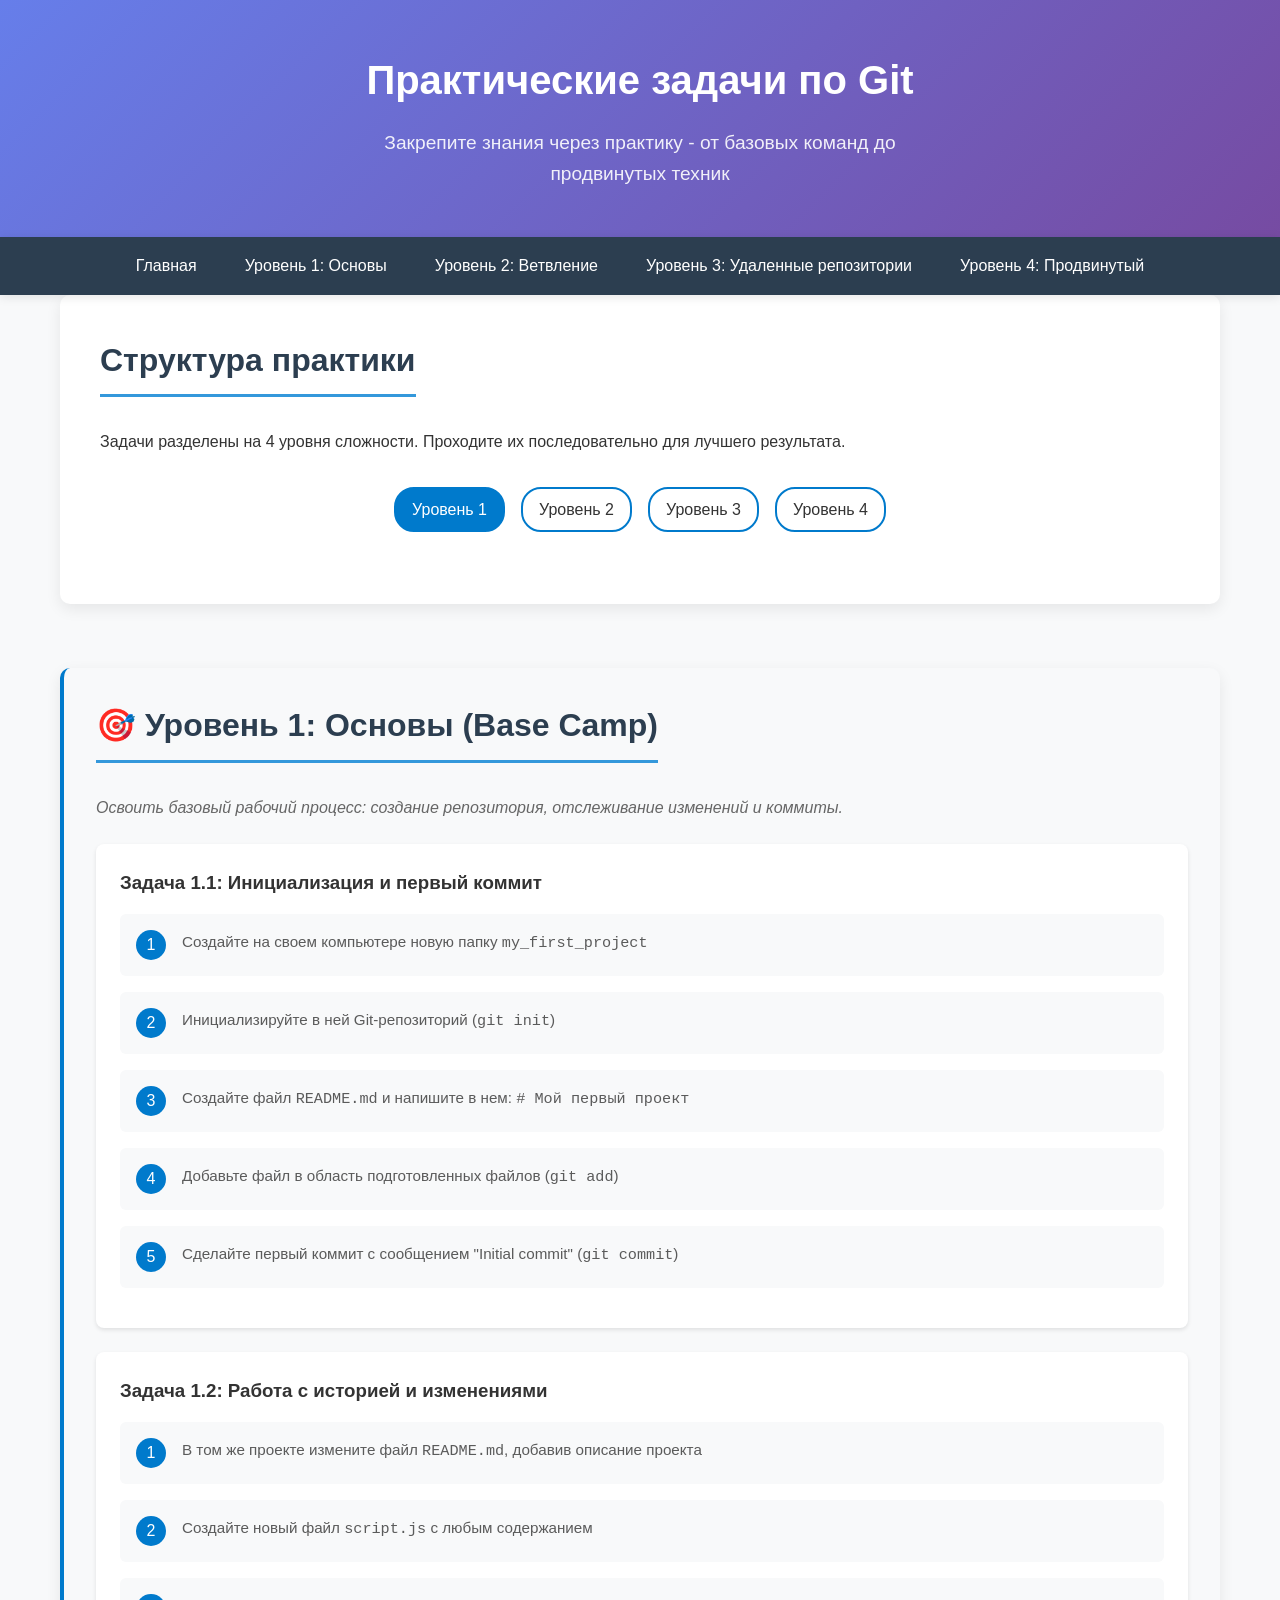
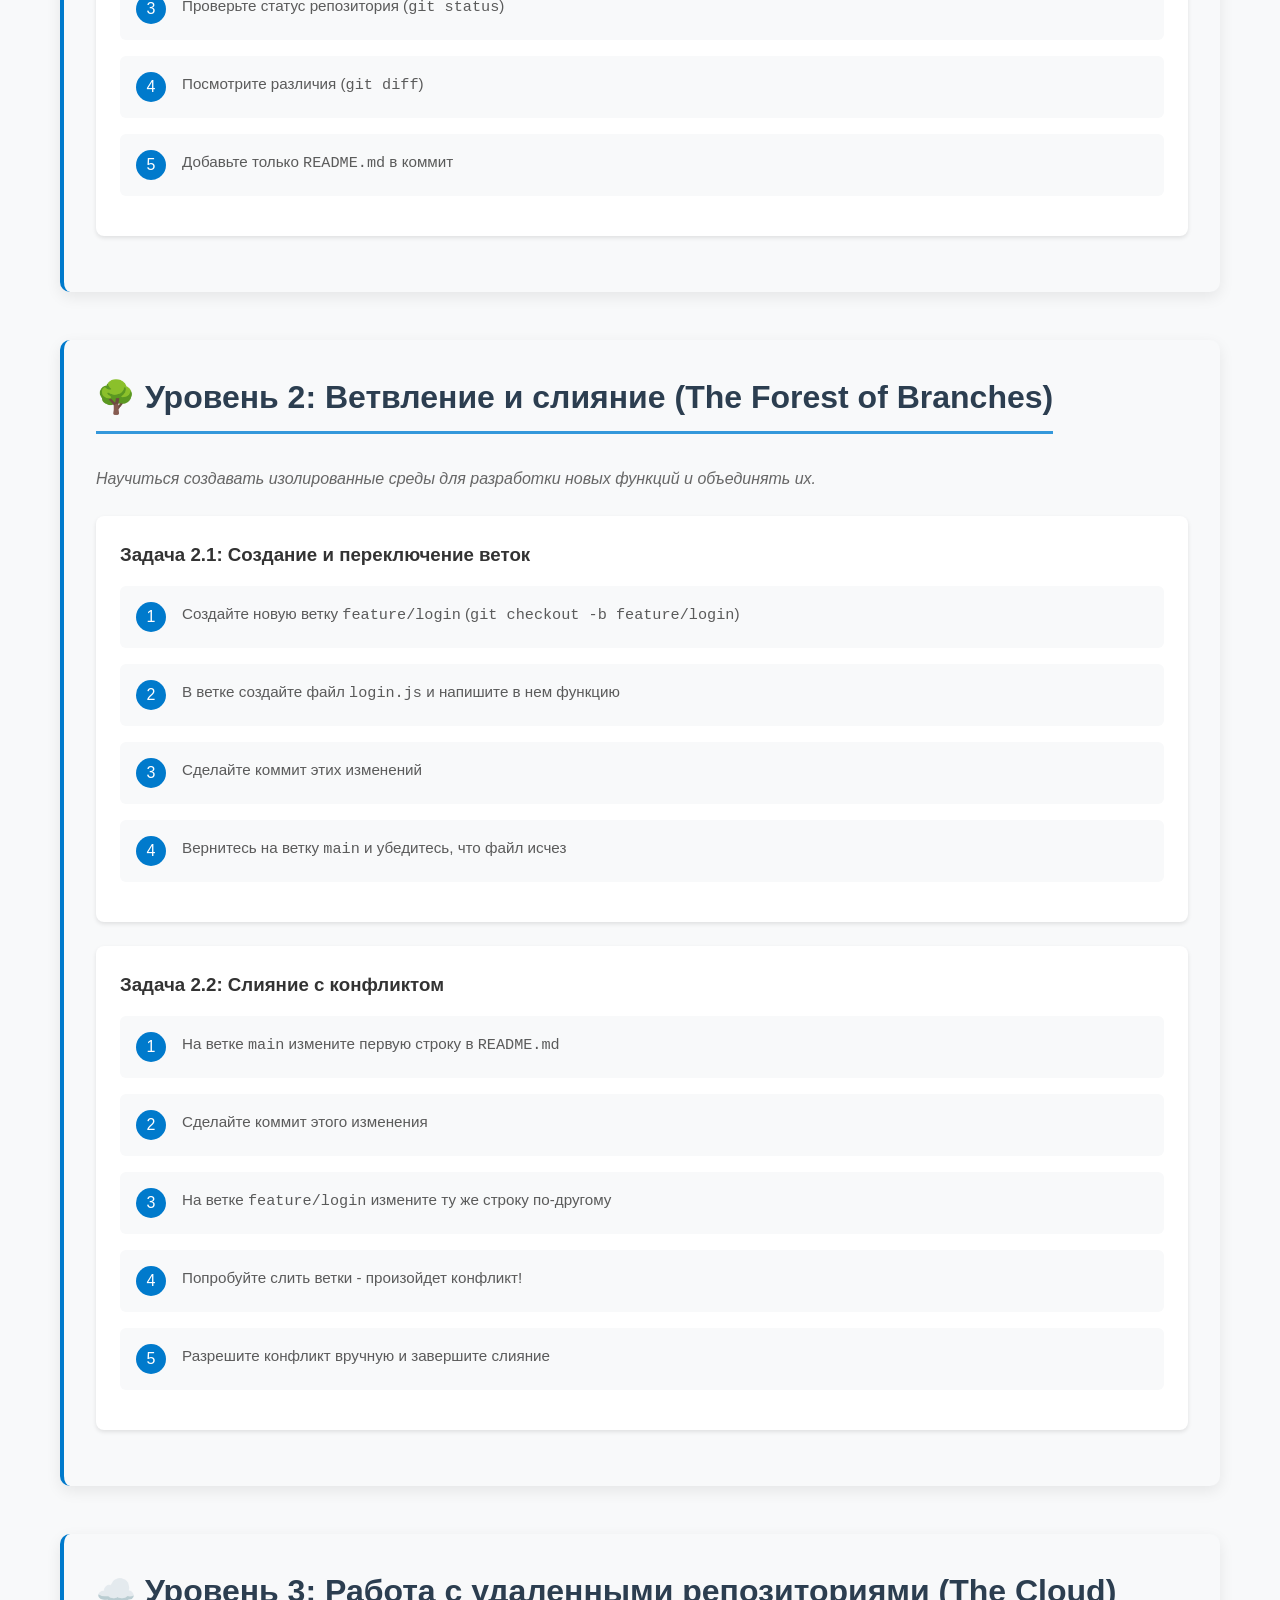
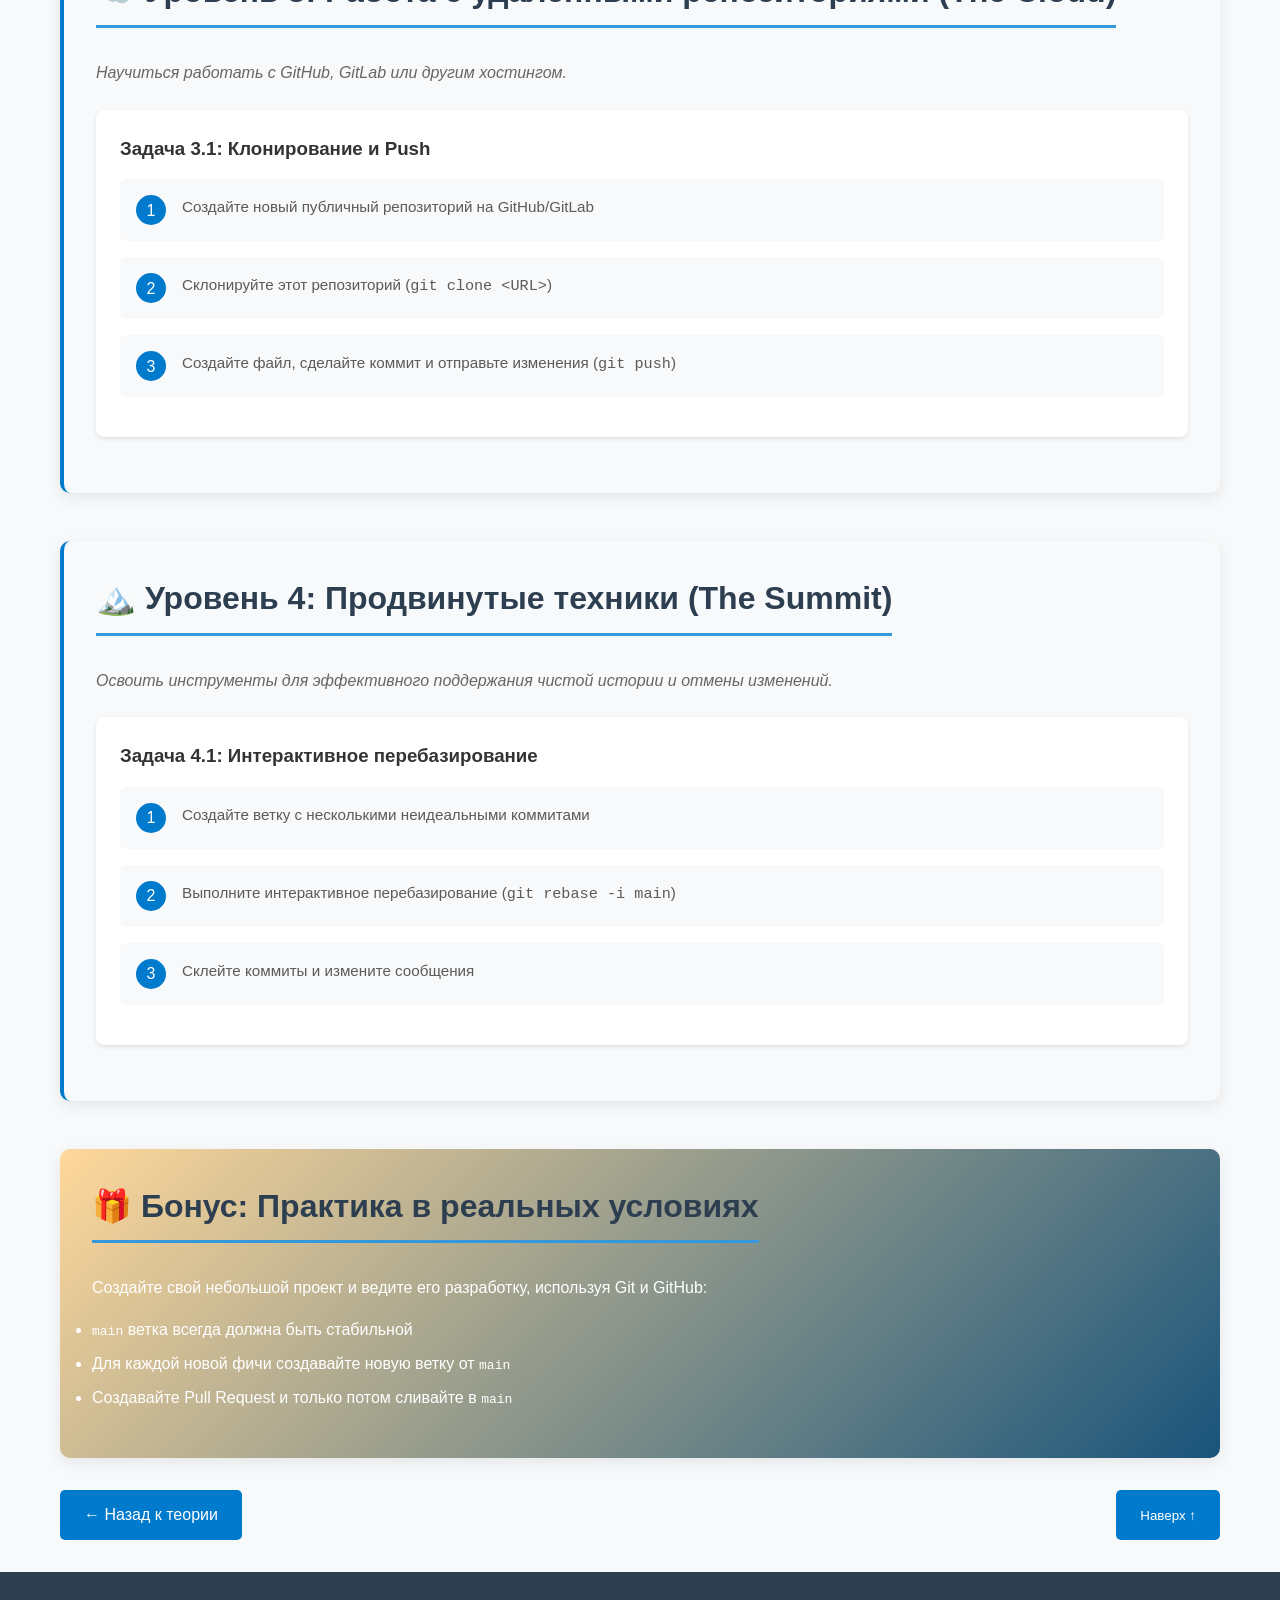
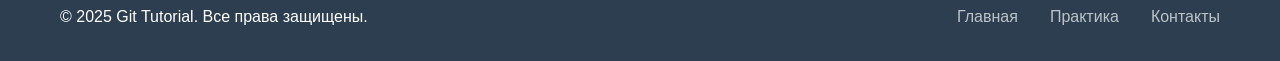
==== practice.html @ 3bdf97ce "Добавлена страница с практическими заданиями" ====
<!DOCTYPE html>
<html lang="ru">

<head>
    <meta charset="UTF-8">
    <meta name="viewport" content="width=device-width, initial-scale=1.0">
    <title>Практические задачи по Git</title>
    <link rel="stylesheet" href="style.css">
</head>

<body>
    <header>
        <div class="container">
            <h1>Практические задачи по Git</h1>
            <p class="subtitle">Закрепите знания через практику - от базовых команд до продвинутых техник</p>
        </div>
    </header>

    <nav>
        <div class="container">
            <ul>
                <li><a href="index.html">Главная</a></li>
                <li><a href="#level1">Уровень 1: Основы</a></li>
                <li><a href="#level2">Уровень 2: Ветвление</a></li>
                <li><a href="#level3">Уровень 3: Удаленные репозитории</a></li>
                <li><a href="#level4">Уровень 4: Продвинутый</a></li>
            </ul>
        </div>
    </nav>

    <main class="container">
        <section class="intro">
            <h2>Структура практики</h2>
            <p>Задачи разделены на 4 уровня сложности. Проходите их последовательно для лучшего результата.</p>
            <div class="level-indicators">
                <div class="level-indicator active">Уровень 1</div>
                <div class="level-indicator">Уровень 2</div>
                <div class="level-indicator">Уровень 3</div>
                <div class="level-indicator">Уровень 4</div>
            </div>
        </section>

        <section id="level1" class="level-section">
            <h2>🎯 Уровень 1: Основы (Base Camp)</h2>
            <p class="level-description">Освоить базовый рабочий процесс: создание репозитория, отслеживание изменений и
                коммиты.</p>

            <div class="task">
                <h3>Задача 1.1: Инициализация и первый коммит</h3>
                <div class="task-steps">
                    <div class="step">
                        <span class="step-num">1</span>
                        <p>Создайте на своем компьютере новую папку <code>my_first_project</code></p>
                    </div>
                    <div class="step">
                        <span class="step-num">2</span>
                        <p>Инициализируйте в ней Git-репозиторий (<code>git init</code>)</p>
                    </div>
                    <div class="step">
                        <span class="step-num">3</span>
                        <p>Создайте файл <code>README.md</code> и напишите в нем: <code># Мой первый проект</code></p>
                    </div>
                    <div class="step">
                        <span class="step-num">4</span>
                        <p>Добавьте файл в область подготовленных файлов (<code>git add</code>)</p>
                    </div>
                    <div class="step">
                        <span class="step-num">5</span>
                        <p>Сделайте первый коммит с сообщением "Initial commit" (<code>git commit</code>)</p>
                    </div>
                </div>
            </div>

            <div class="task">
                <h3>Задача 1.2: Работа с историей и изменениями</h3>
                <div class="task-steps">
                    <div class="step">
                        <span class="step-num">1</span>
                        <p>В том же проекте измените файл <code>README.md</code>, добавив описание проекта</p>
                    </div>
                    <div class="step">
                        <span class="step-num">2</span>
                        <p>Создайте новый файл <code>script.js</code> с любым содержанием</p>
                    </div>
                    <div class="step">
                        <span class="step-num">3</span>
                        <p>Проверьте статус репозитория (<code>git status</code>)</p>
                    </div>
                    <div class="step">
                        <span class="step-num">4</span>
                        <p>Посмотрите различия (<code>git diff</code>)</p>
                    </div>
                    <div class="step">
                        <span class="step-num">5</span>
                        <p>Добавьте только <code>README.md</code> в коммит</p>
                    </div>
                </div>
            </div>
        </section>

        <section id="level2" class="level-section">
            <h2>🌳 Уровень 2: Ветвление и слияние (The Forest of Branches)</h2>
            <p class="level-description">Научиться создавать изолированные среды для разработки новых функций и
                объединять их.</p>

            <div class="task">
                <h3>Задача 2.1: Создание и переключение веток</h3>
                <div class="task-steps">
                    <div class="step">
                        <span class="step-num">1</span>
                        <p>Создайте новую ветку <code>feature/login</code> (<code>git checkout -b feature/login</code>)
                        </p>
                    </div>
                    <div class="step">
                        <span class="step-num">2</span>
                        <p>В ветке создайте файл <code>login.js</code> и напишите в нем функцию</p>
                    </div>
                    <div class="step">
                        <span class="step-num">3</span>
                        <p>Сделайте коммит этих изменений</p>
                    </div>
                    <div class="step">
                        <span class="step-num">4</span>
                        <p>Вернитесь на ветку <code>main</code> и убедитесь, что файл исчез</p>
                    </div>
                </div>
            </div>

            <div class="task">
                <h3>Задача 2.2: Слияние с конфликтом</h3>
                <div class="task-steps">
                    <div class="step">
                        <span class="step-num">1</span>
                        <p>На ветке <code>main</code> измените первую строку в <code>README.md</code></p>
                    </div>
                    <div class="step">
                        <span class="step-num">2</span>
                        <p>Сделайте коммит этого изменения</p>
                    </div>
                    <div class="step">
                        <span class="step-num">3</span>
                        <p>На ветке <code>feature/login</code> измените ту же строку по-другому</p>
                    </div>
                    <div class="step">
                        <span class="step-num">4</span>
                        <p>Попробуйте слить ветки - произойдет конфликт!</p>
                    </div>
                    <div class="step">
                        <span class="step-num">5</span>
                        <p>Разрешите конфликт вручную и завершите слияние</p>
                    </div>
                </div>
            </div>
        </section>

        <section id="level3" class="level-section">
            <h2>☁️ Уровень 3: Работа с удаленными репозиториями (The Cloud)</h2>
            <p class="level-description">Научиться работать с GitHub, GitLab или другим хостингом.</p>

            <div class="task">
                <h3>Задача 3.1: Клонирование и Push</h3>
                <div class="task-steps">
                    <div class="step">
                        <span class="step-num">1</span>
                        <p>Создайте новый публичный репозиторий на GitHub/GitLab</p>
                    </div>
                    <div class="step">
                        <span class="step-num">2</span>
                        <p>Склонируйте этот репозиторий (<code>git clone &lt;URL&gt;</code>)</p>
                    </div>
                    <div class="step">
                        <span class="step-num">3</span>
                        <p>Создайте файл, сделайте коммит и отправьте изменения (<code>git push</code>)</p>
                    </div>
                </div>
            </div>
        </section>

        <section id="level4" class="level-section">
            <h2>🏔️ Уровень 4: Продвинутые техники (The Summit)</h2>
            <p class="level-description">Освоить инструменты для эффективного поддержания чистой истории и отмены
                изменений.</p>

            <div class="task">
                <h3>Задача 4.1: Интерактивное перебазирование</h3>
                <div class="task-steps">
                    <div class="step">
                        <span class="step-num">1</span>
                        <p>Создайте ветку с несколькими неидеальными коммитами</p>
                    </div>
                    <div class="step">
                        <span class="step-num">2</span>
                        <p>Выполните интерактивное перебазирование (<code>git rebase -i main</code>)</p>
                    </div>
                    <div class="step">
                        <span class="step-num">3</span>
                        <p>Склейте коммиты и измените сообщения</p>
                    </div>
                </div>
            </div>
        </section>

        <section class="bonus-section">
            <h2>🎁 Бонус: Практика в реальных условиях</h2>
            <div class="bonus-task">
                <p>Создайте свой небольшой проект и ведите его разработку, используя Git и GitHub:</p>
                <ul>
                    <li><code>main</code> ветка всегда должна быть стабильной</li>
                    <li>Для каждой новой фичи создавайте новую ветку от <code>main</code></li>
                    <li>Создавайте Pull Request и только потом сливайте в <code>main</code></li>
                </ul>
            </div>
        </section>

        <div class="navigation-buttons">
            <a href="index.html" class="nav-button">← Назад к теории</a>
            <button class="nav-button" onclick="scrollToTop()">Наверх ↑</button>
        </div>
    </main>

    <footer>
        <div class="container">
            <p>&copy; 2025 Git Tutorial. Все права защищены.</p>
            <div class="footer-links">
                <a href="index.html">Главная</a>
                <a href="practice.html">Практика</a>
                <a href="#">Контакты</a>
            </div>
        </div>
    </footer>

    <script>
        function scrollToTop() {
            window.scrollTo({ top: 0, behavior: 'smooth' });
        }
    </script>
</body>

</html>
---- style.css ----
/* Reset и базовые стили */
* {
    margin: 0;
    padding: 0;
    box-sizing: border-box;
}

body {
    font-family: 'Segoe UI', Tahoma, Geneva, Verdana, sans-serif;
    line-height: 1.6;
    color: #333;
    background-color: #f8f9fa;
}

.container {
    max-width: 1200px;
    margin: 0 auto;
    padding: 0 20px;
}

/* Header */
header {
    background: linear-gradient(135deg, #667eea 0%, #764ba2 100%);
    color: white;
    padding: 3rem 0;
    text-align: center;
}

header h1 {
    font-size: 2.5rem;
    margin-bottom: 1rem;
    font-weight: 700;
}

.subtitle {
    font-size: 1.2rem;
    opacity: 0.9;
    max-width: 600px;
    margin: 0 auto;
}

/* Navigation */
nav {
    background: #2c3e50;
    position: sticky;
    top: 0;
    z-index: 100;
    box-shadow: 0 2px 10px rgba(0, 0, 0, 0.1);
}

nav ul {
    display: flex;
    list-style: none;
    justify-content: center;
    flex-wrap: wrap;
}

nav li {
    margin: 0;
}

nav a {
    color: white;
    text-decoration: none;
    padding: 1rem 1.5rem;
    display: block;
    transition: all 0.3s ease;
    font-weight: 500;
}

nav a:hover {
    background: #34495e;
    color: #3498db;
}

/* Main content */
main {
    padding: 3rem 0;
}

section {
    margin-bottom: 4rem;
    background: white;
    border-radius: 10px;
    padding: 2.5rem;
    box-shadow: 0 5px 15px rgba(0, 0, 0, 0.08);
}

section h2 {
    color: #2c3e50;
    font-size: 2rem;
    margin-bottom: 2rem;
    border-bottom: 3px solid #3498db;
    padding-bottom: 0.5rem;
    display: inline-block;
}

/* Command blocks */
.command-block {
    display: grid;
    grid-template-columns: repeat(auto-fit, minmax(300px, 1fr));
    gap: 1.5rem;
    margin-top: 1.5rem;
}

.command {
    background: #f8f9fa;
    border: 1px solid #e9ecef;
    border-radius: 8px;
    padding: 1.5rem;
    transition: all 0.3s ease;
}

.command:hover {
    transform: translateY(-2px);
    box-shadow: 0 5px 15px rgba(0, 0, 0, 0.1);
    border-color: #3498db;
}

.command pre {
    background: #2c3e50;
    color: #ecf0f1;
    padding: 1rem;
    border-radius: 6px;
    overflow-x: auto;
    margin-bottom: 1rem;
}

.command code {
    font-family: 'Courier New', Courier, monospace;
    font-size: 0.9rem;
}

.command p {
    color: #666;
    font-size: 0.95rem;
    line-height: 1.5;
}

/* Workflow steps */
.workflow-steps {
    display: grid;
    grid-template-columns: repeat(auto-fit, minmax(250px, 1fr));
    gap: 2rem;
    margin-bottom: 3rem;
}

.step {
    text-align: center;
    padding: 2rem 1rem;
    background: linear-gradient(135deg, #667eea 0%, #764ba2 100%);
    color: white;
    border-radius: 10px;
    position: relative;
}

.step-number {
    width: 50px;
    height: 50px;
    background: white;
    color: #667eea;
    border-radius: 50%;
    display: flex;
    align-items: center;
    justify-content: center;
    font-size: 1.5rem;
    font-weight: bold;
    margin: 0 auto 1rem;
}

.step h3 {
    font-size: 1.3rem;
    margin-bottom: 1rem;
}

.step p {
    opacity: 0.9;
    font-size: 0.95rem;
}

/* Resources */
.resources-grid {
    display: grid;
    grid-template-columns: repeat(auto-fit, minmax(300px, 1fr));
    gap: 2rem;
}

.resource-card {
    background: #f8f9fa;
    border: 1px solid #e9ecef;
    border-radius: 10px;
    padding: 2rem;
    transition: all 0.3s ease;
}

.resource-card:hover {
    transform: translateY(-3px);
    box-shadow: 0 10px 25px rgba(0, 0, 0, 0.1);
}

.resource-card h3 {
    color: #2c3e50;
    margin-bottom: 1rem;
    font-size: 1.3rem;
}

.resource-card p {
    color: #666;
    margin-bottom: 1.5rem;
    line-height: 1.5;
}

.resource-link {
    display: inline-block;
    background: #3498db;
    color: white;
    text-decoration: none;
    padding: 0.7rem 1.5rem;
    border-radius: 5px;
    font-weight: 500;
    transition: all 0.3s ease;
}

.resource-link:hover {
    background: #2980b9;
    transform: translateX(5px);
}

/* Footer */
footer {
    background: #2c3e50;
    color: white;
    padding: 2rem 0;
    text-align: center;
}

footer .container {
    display: flex;
    justify-content: space-between;
    align-items: center;
    flex-wrap: wrap;
}

.footer-links {
    display: flex;
    gap: 2rem;
}

.footer-links a {
    color: #bdc3c7;
    text-decoration: none;
    transition: color 0.3s ease;
}

.footer-links a:hover {
    color: #3498db;
}

/* Стили для страницы практики */
.level-section {
    margin-bottom: 3rem;
    padding: 2rem;
    background: #f8f9fa;
    border-radius: 10px;
    border-left: 4px solid #007acc;
}

.level-description {
    font-style: italic;
    color: #666;
    margin-bottom: 1.5rem;
}

.task {
    background: white;
    padding: 1.5rem;
    margin: 1.5rem 0;
    border-radius: 8px;
    box-shadow: 0 2px 4px rgba(0, 0, 0, 0.1);
}

.task-steps {
    margin-top: 1rem;
}

.step {
    display: flex;
    align-items: flex-start;
    margin: 1rem 0;
    padding: 1rem;
    background: #f8f9fa;
    border-radius: 6px;
}

.step-num {
    background: #007acc;
    color: white;
    width: 30px;
    height: 30px;
    border-radius: 50%;
    display: flex;
    align-items: center;
    justify-content: center;
    margin-right: 1rem;
    flex-shrink: 0;
}

.step p {
    color: #4a4a4a;
}

.level-indicators {
    display: flex;
    justify-content: center;
    gap: 1rem;
    margin: 2rem 0;
}

.level-indicator {
    padding: 0.5rem 1rem;
    border: 2px solid #007acc;
    border-radius: 20px;
    cursor: pointer;
    transition: all 0.3s ease;
}

.level-indicator.active {
    background: #007acc;
    color: white;
}

.cta-section {
    text-align: center;
    padding: 3rem;
    background: linear-gradient(135deg, #667eea 0%, #764ba2 100%);
    color: white;
    border-radius: 10px;
    margin: 3rem 0;
}

.cta-button {
    display: inline-block;
    padding: 1rem 2rem;
    background: white;
    color: #667eea;
    text-decoration: none;
    border-radius: 5px;
    font-weight: bold;
    margin-top: 1rem;
    transition: transform 0.3s ease;
}

.cta-button:hover {
    transform: translateY(-2px);
}

.navigation-buttons {
    display: flex;
    justify-content: space-between;
    margin: 2rem 0;
}

.nav-button {
    padding: 0.75rem 1.5rem;
    background: #007acc;
    color: white;
    text-decoration: none;
    border-radius: 5px;
    border: none;
    cursor: pointer;
    transition: background 0.3s ease;
}

.nav-button:hover {
    background: #005a9e;
}

.bonus-section {
    background: linear-gradient(135deg, #ffd89b 0%, #19547b 100%);
    color: white;
    padding: 2rem;
    border-radius: 10px;
    margin: 2rem 0;
}

.bonus-task ul {
    text-align: left;
    margin: 1rem 0;
}

.bonus-task li {
    margin: 0.5rem 0;
}

/* Адаптивность */
@media (max-width: 768px) {
    header h1 {
        font-size: 2rem;
    }

    nav ul {
        flex-direction: column;
    }

    nav a {
        padding: 0.8rem 1rem;
        text-align: center;
    }

    section {
        padding: 1.5rem;
    }

    .command-block {
        grid-template-columns: 1fr;
    }

    .workflow-steps {
        grid-template-columns: 1fr;
    }

    footer .container {
        flex-direction: column;
        gap: 1rem;
    }

    .footer-links {
        flex-direction: column;
        gap: 0.5rem;
    }
}

@media (max-width: 480px) {
    header {
        padding: 2rem 0;
    }

    header h1 {
        font-size: 1.8rem;
    }

    .subtitle {
        font-size: 1rem;
    }

    section {
        padding: 1rem;
    }

    section h2 {
        font-size: 1.5rem;
    }
}

/* Плавная прокрутка */
html {
    scroll-behavior: smooth;
}

/* Выделение активного раздела */
section:target {
    animation: highlight 1.5s ease;
}

@keyframes highlight {
    0% {
        background-color: rgba(52, 152, 219, 0.1);
    }

    100% {
        background-color: white;
    }
}
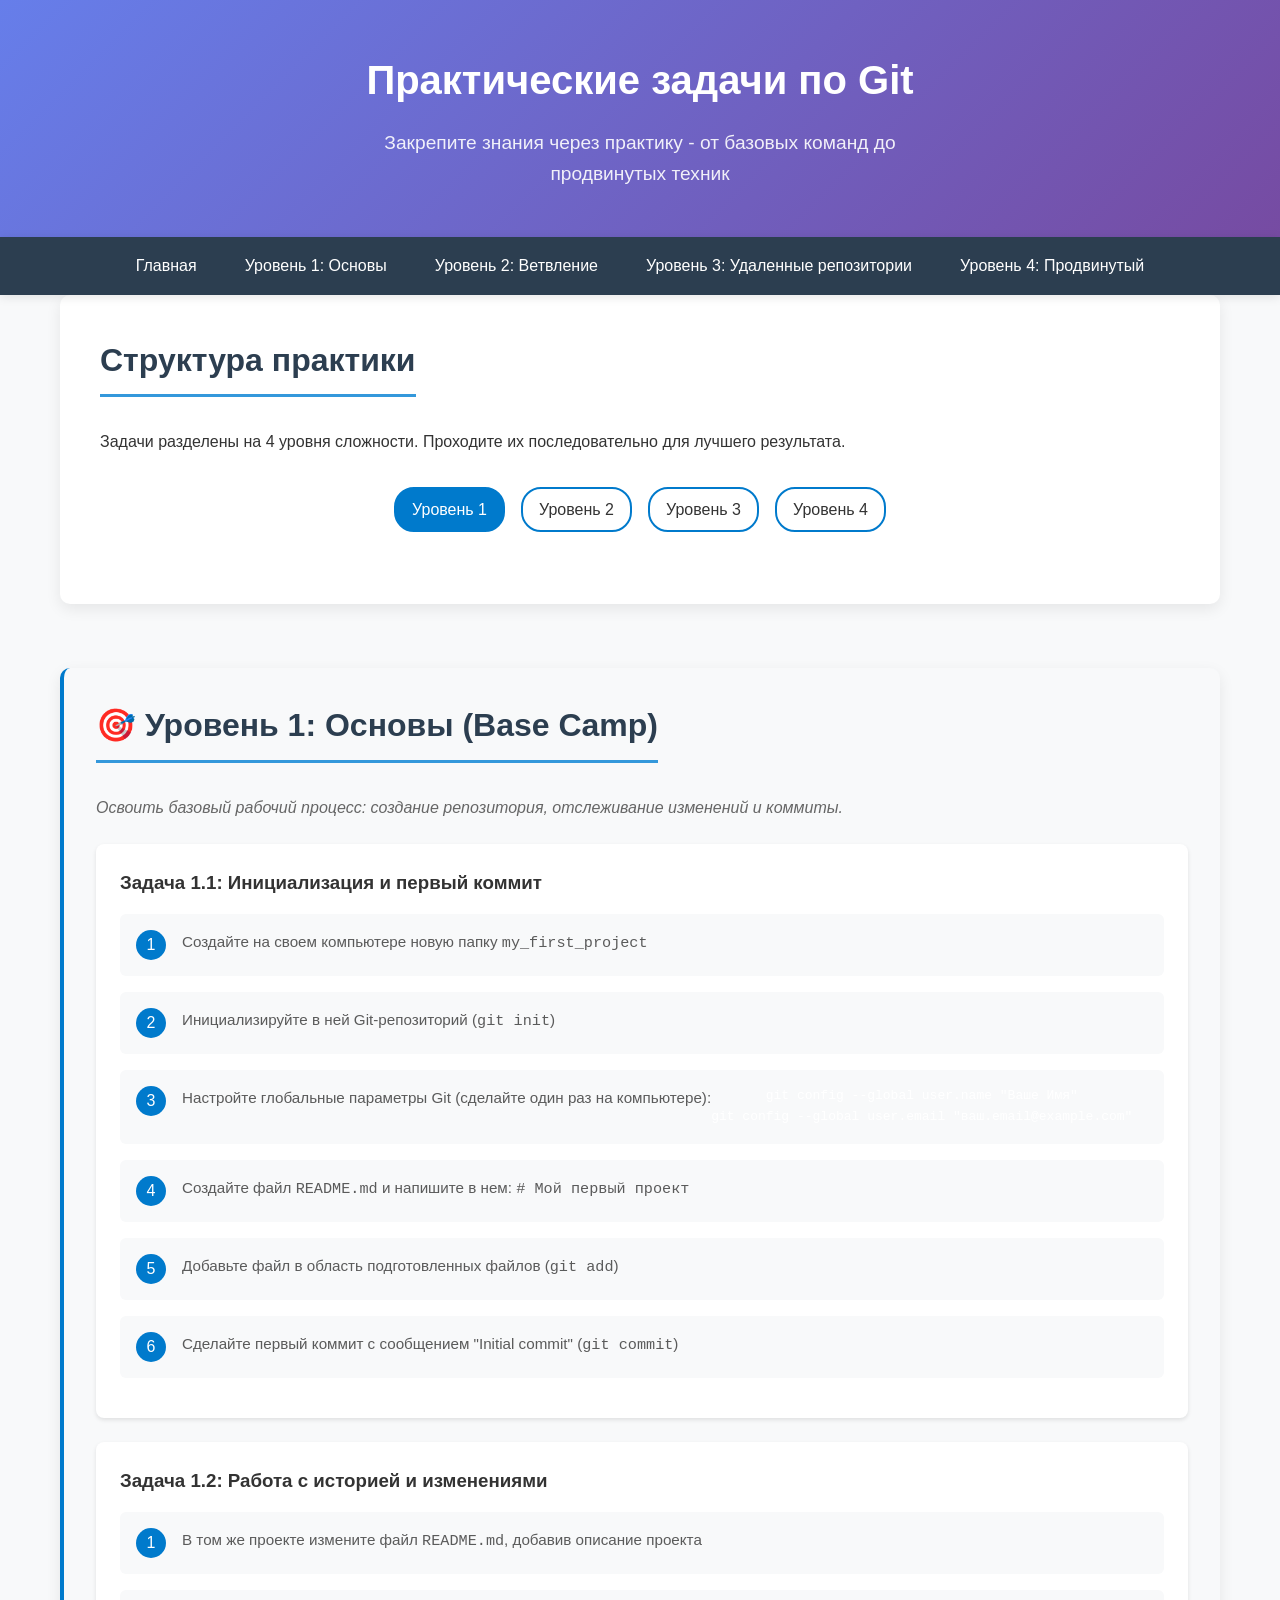
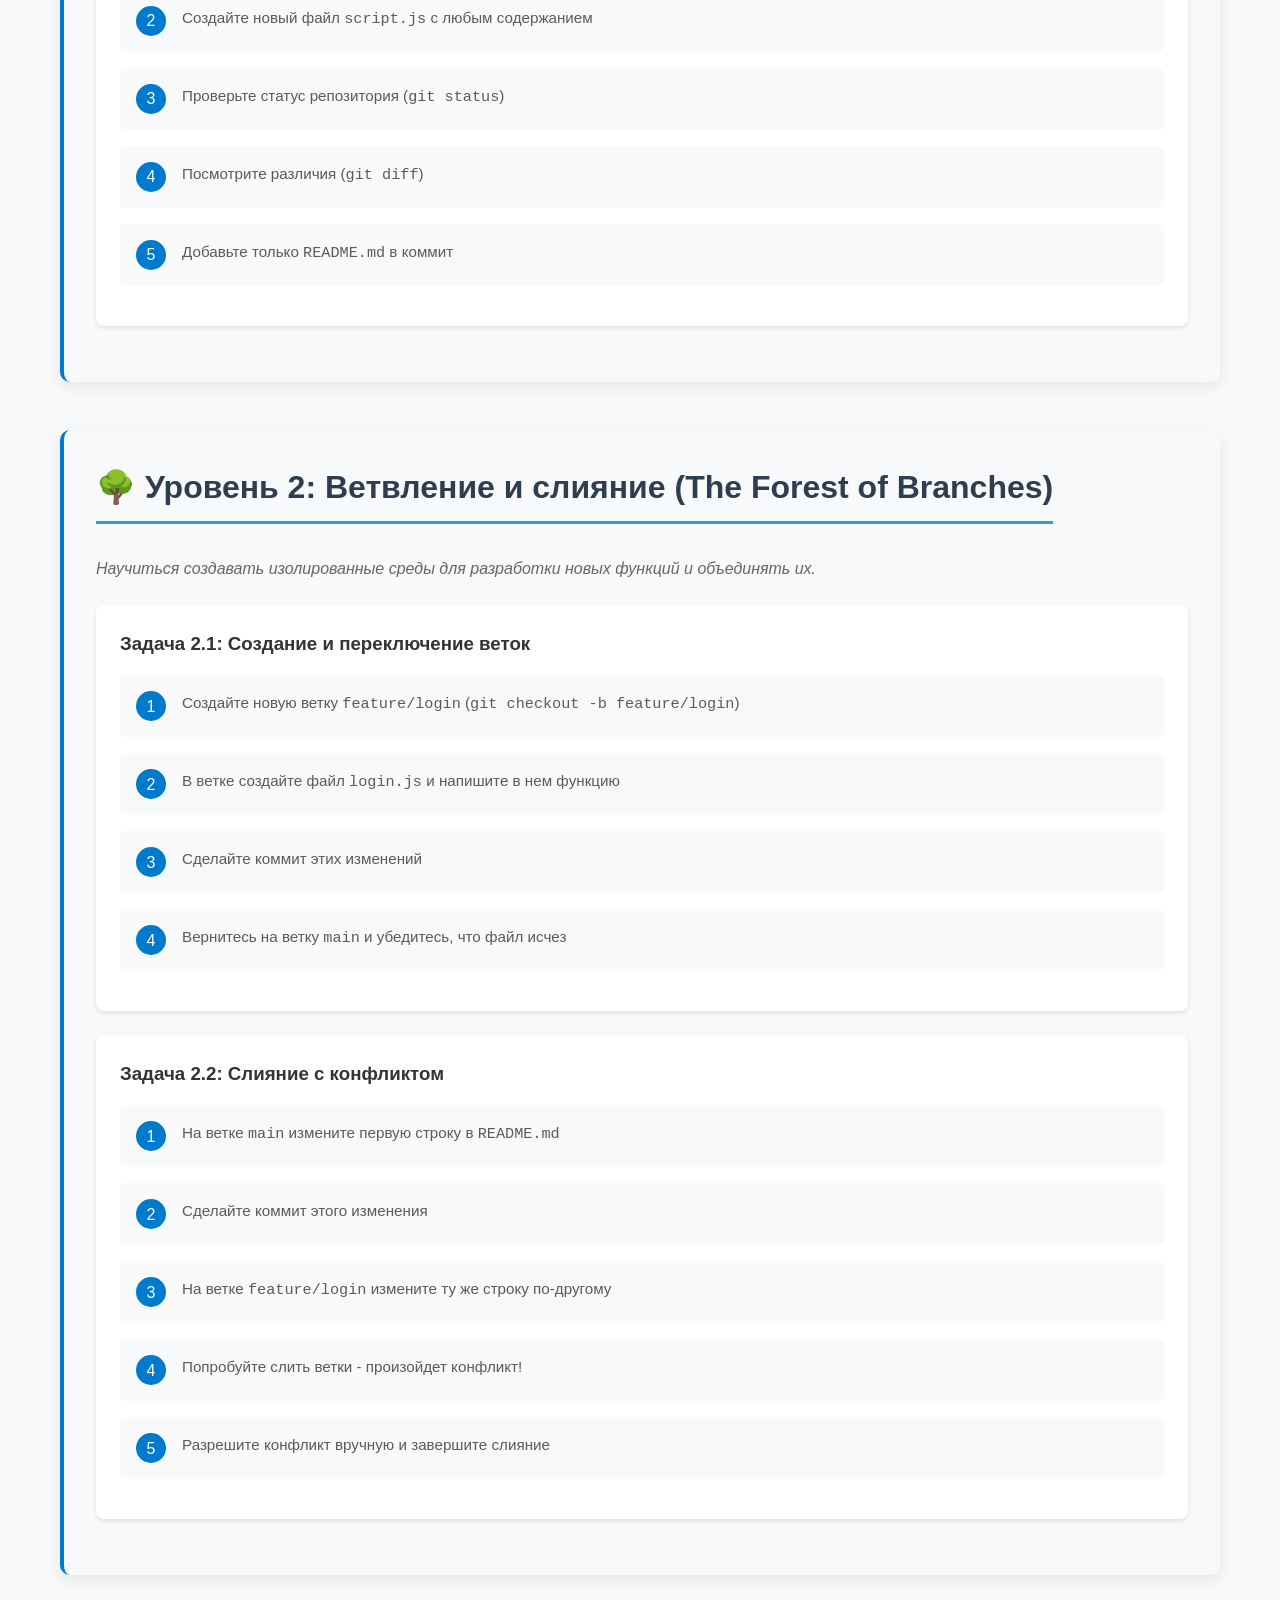
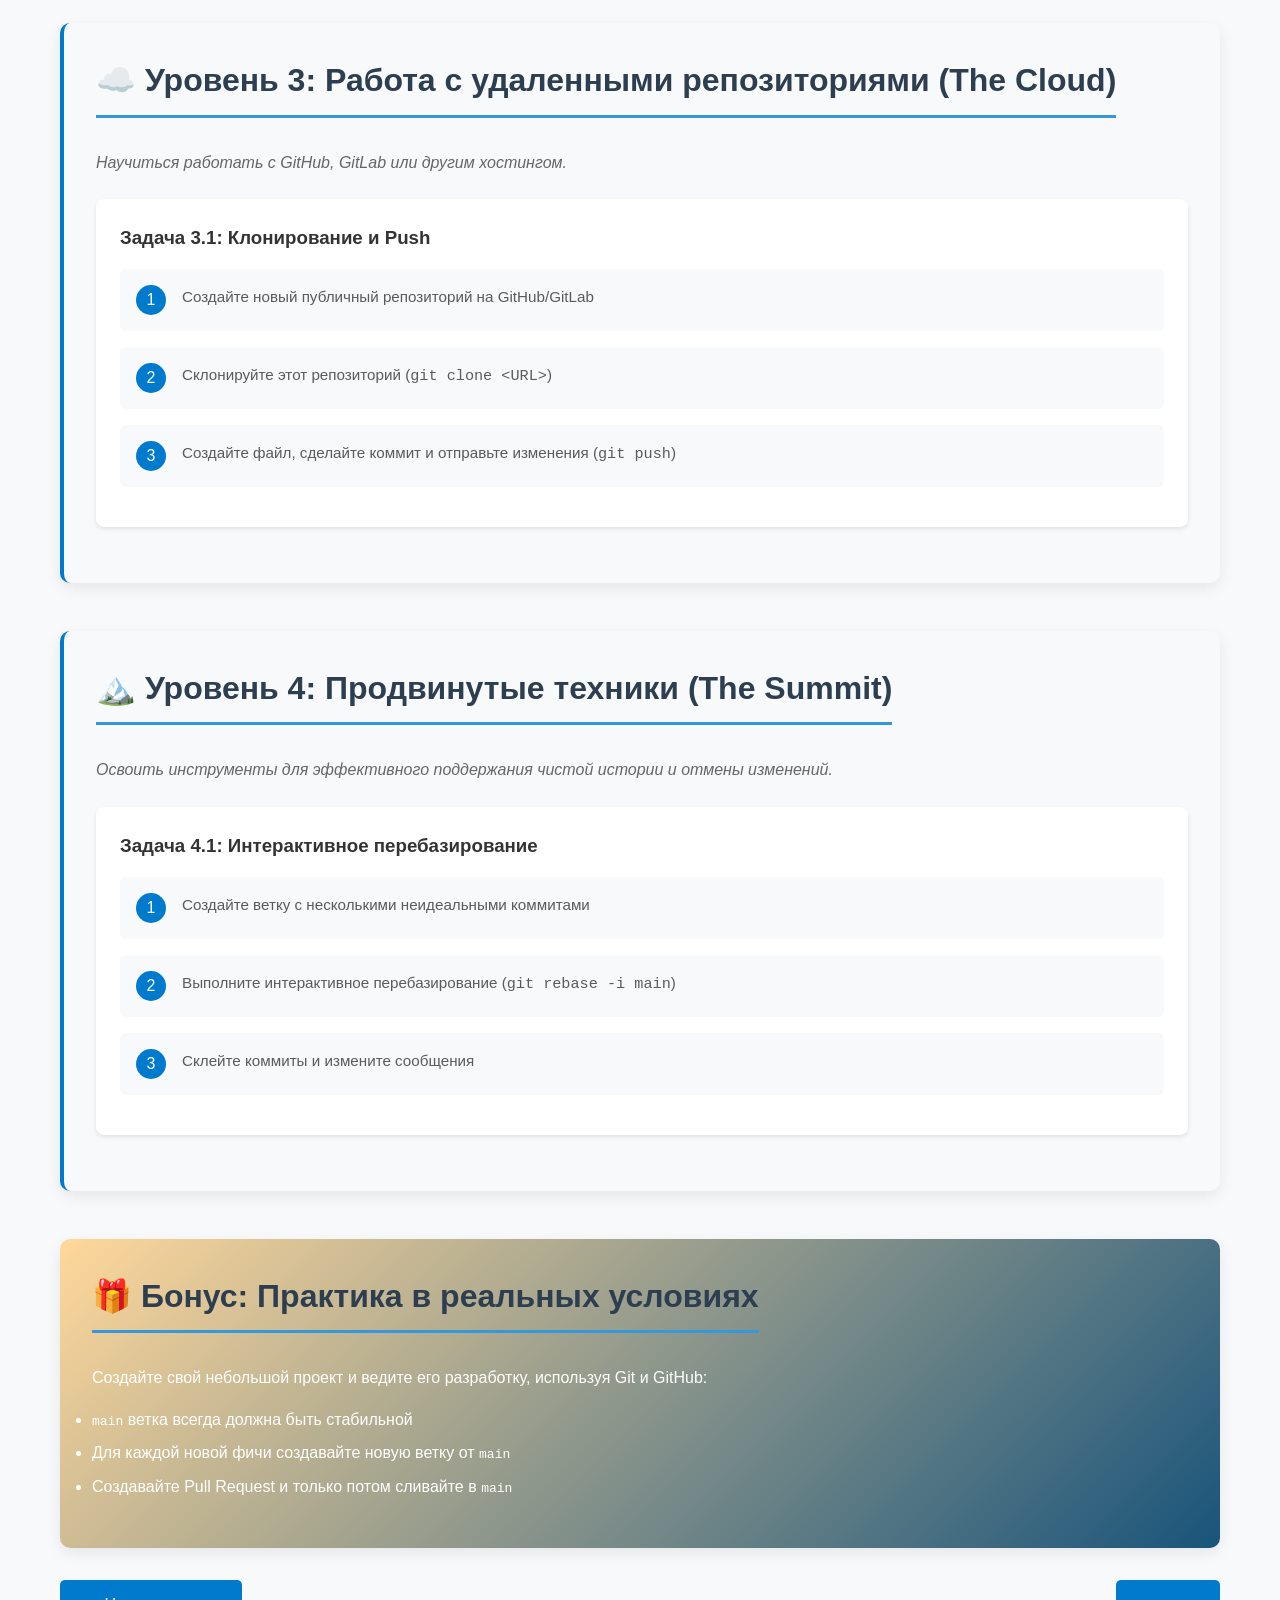
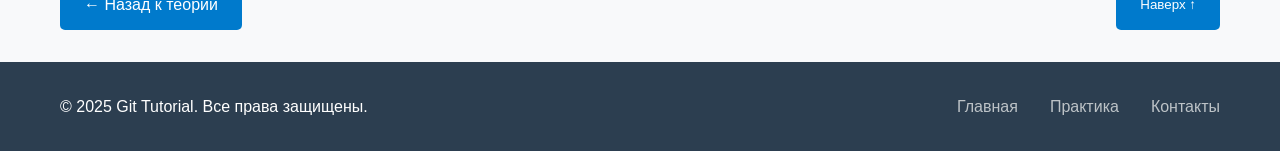
==== commit 20376467: "Добавлена задача в Уровинь 1 №3" ====
--- a/practice.html
+++ b/practice.html
@@ -58,14 +58,22 @@
                     </div>
                     <div class="step">
                         <span class="step-num">3</span>
+                        <p>Настройте глобальные параметры Git (сделайте один раз на компьютере):</p>
+                        <div class="sub-steps">
+                            <pre><code>git config --global user.name "Ваше Имя"</code></pre>
+                            <pre><code>git config --global user.email "ваш.email@example.com"</code></pre>
+                        </div>
+                    </div>
+                    <div class="step">
+                        <span class="step-num">4</span>
                         <p>Создайте файл <code>README.md</code> и напишите в нем: <code># Мой первый проект</code></p>
                     </div>
                     <div class="step">
-                        <span class="step-num">4</span>
+                        <span class="step-num">5</span>
                         <p>Добавьте файл в область подготовленных файлов (<code>git add</code>)</p>
                     </div>
                     <div class="step">
-                        <span class="step-num">5</span>
+                        <span class="step-num">6</span>
                         <p>Сделайте первый коммит с сообщением "Initial commit" (<code>git commit</code>)</p>
                     </div>
                 </div>
